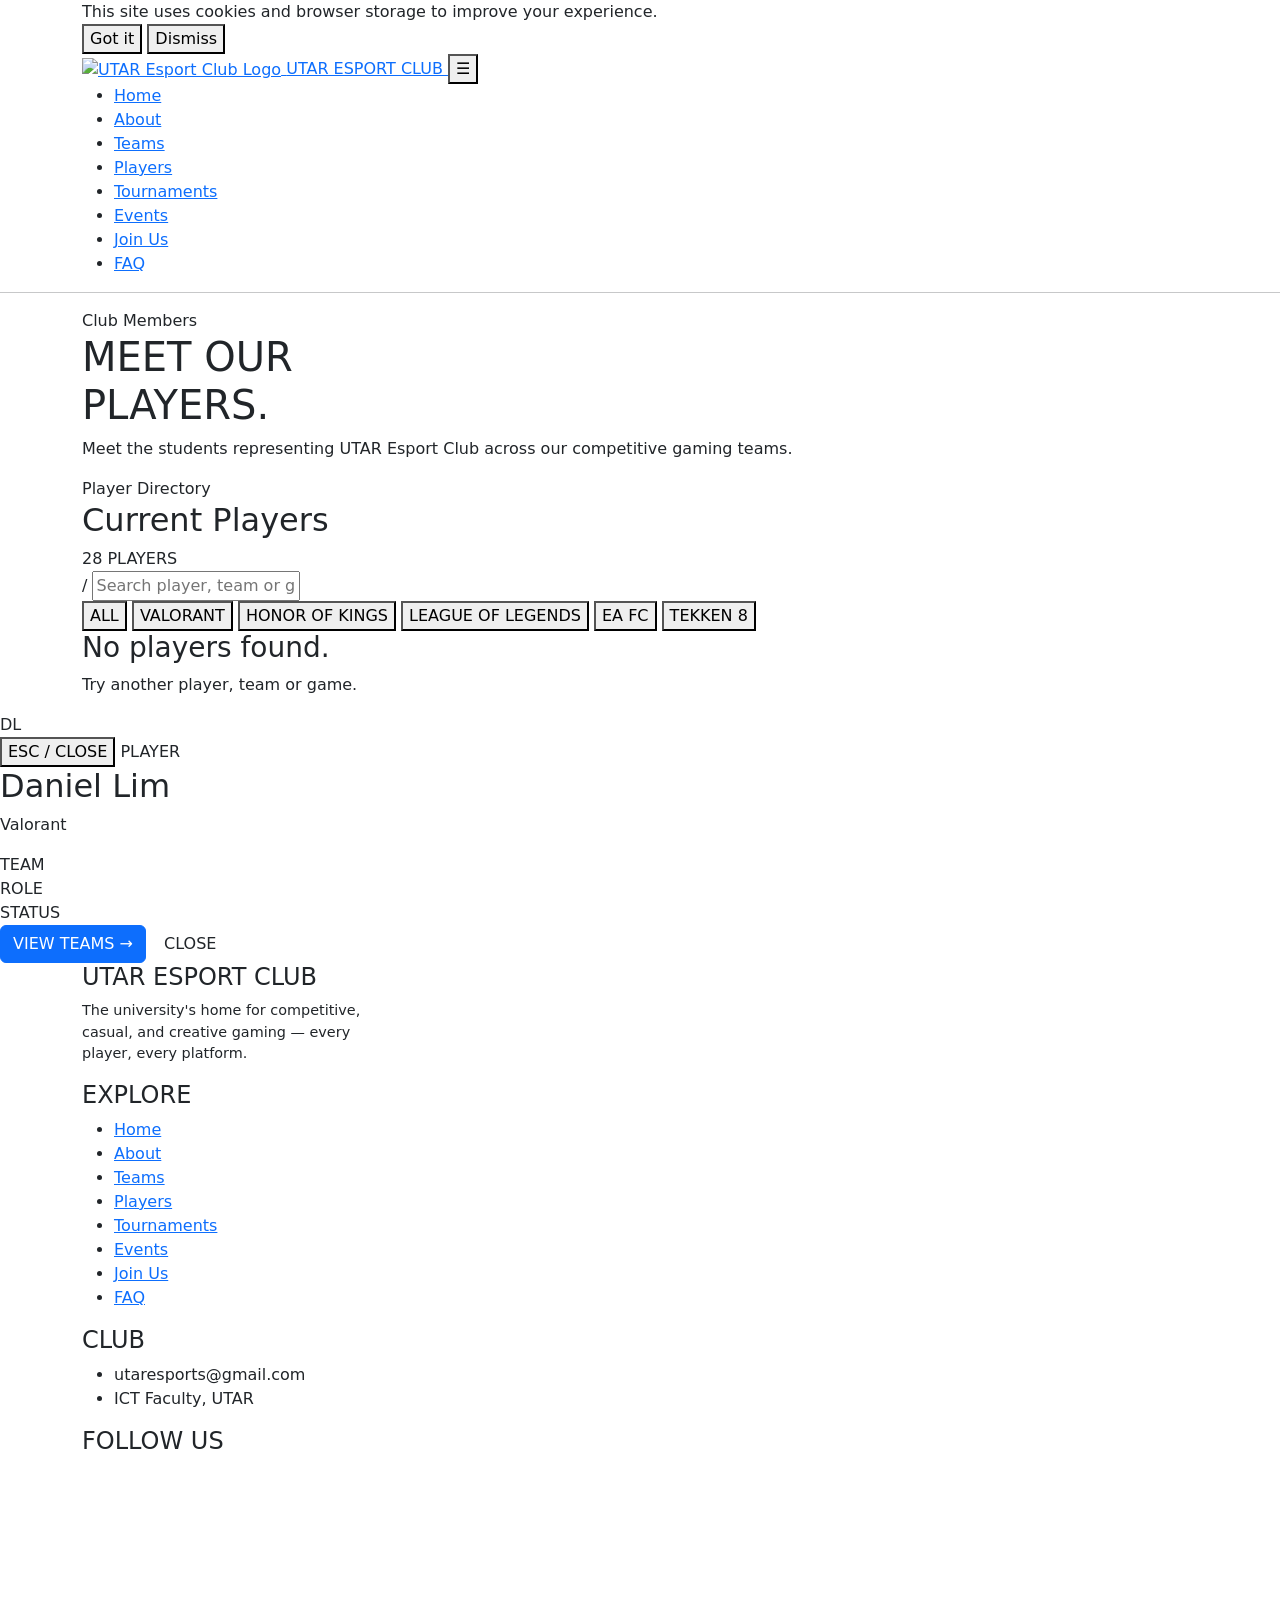
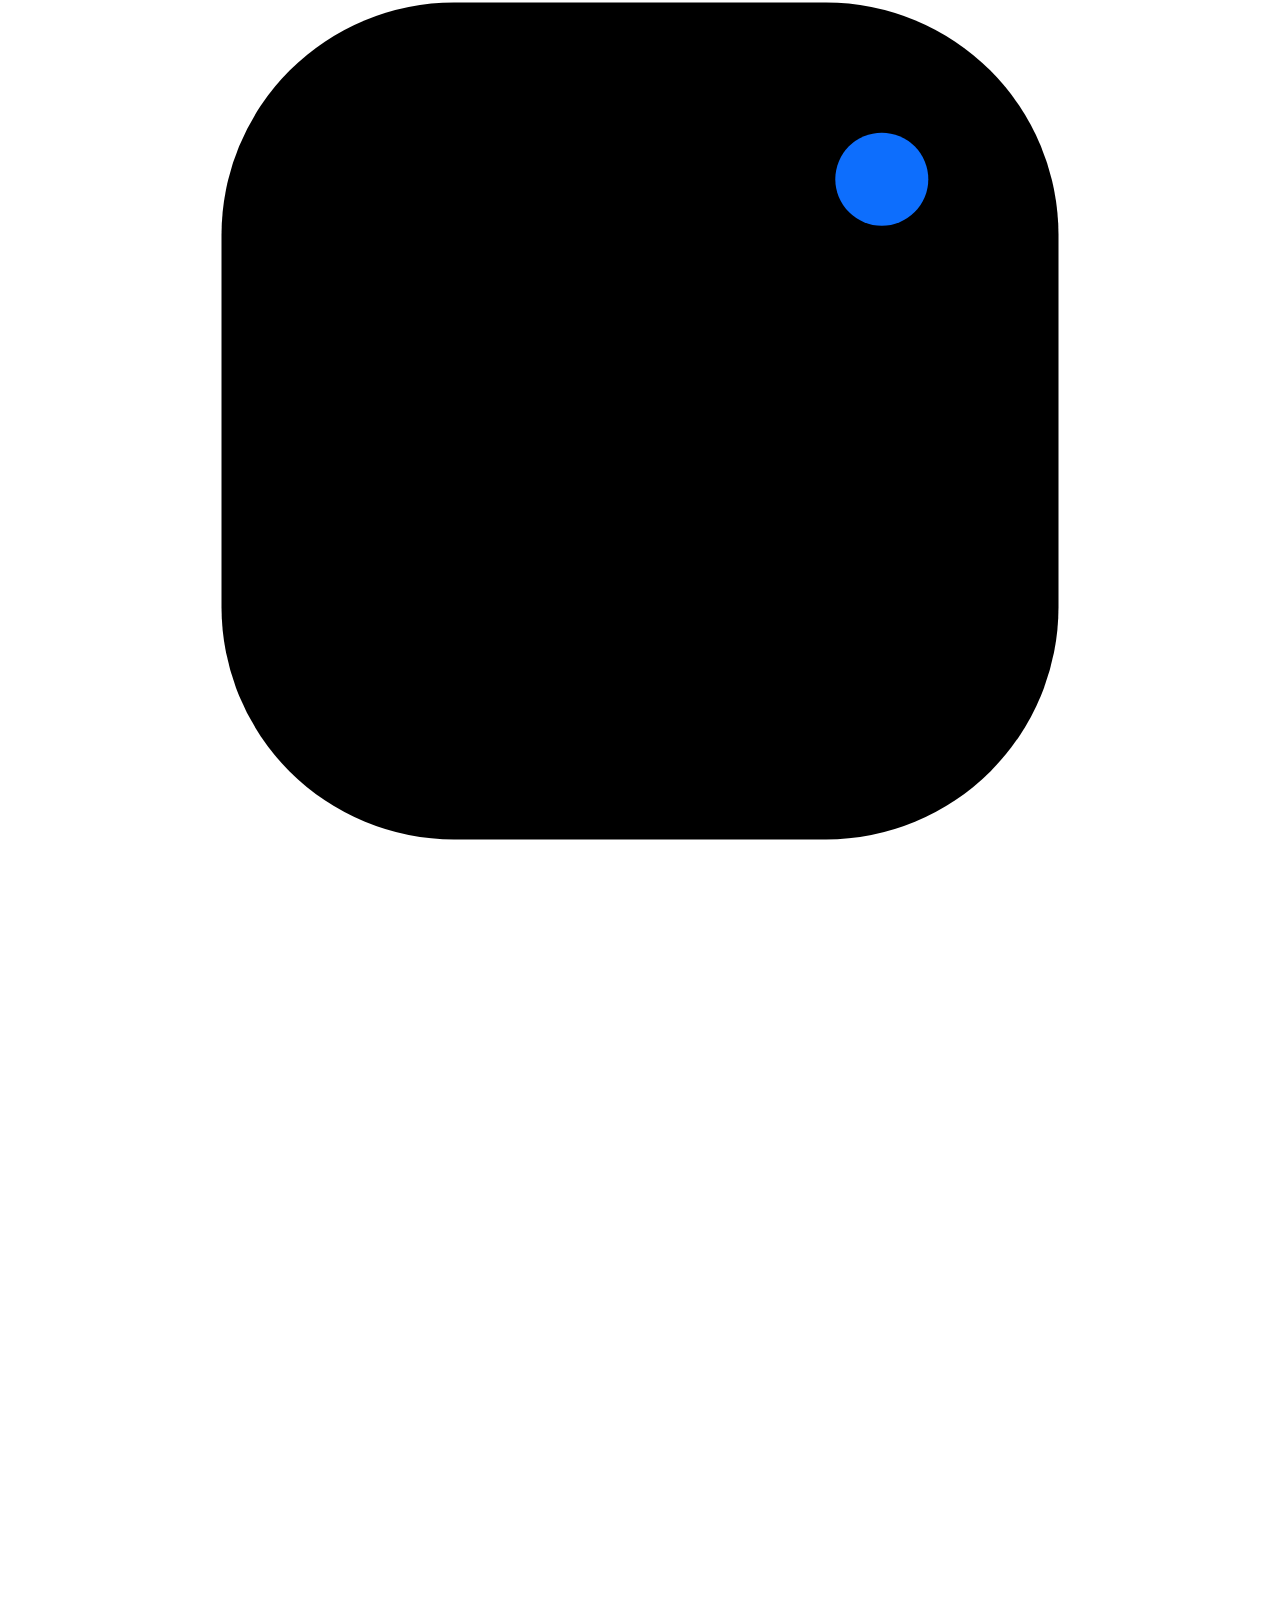
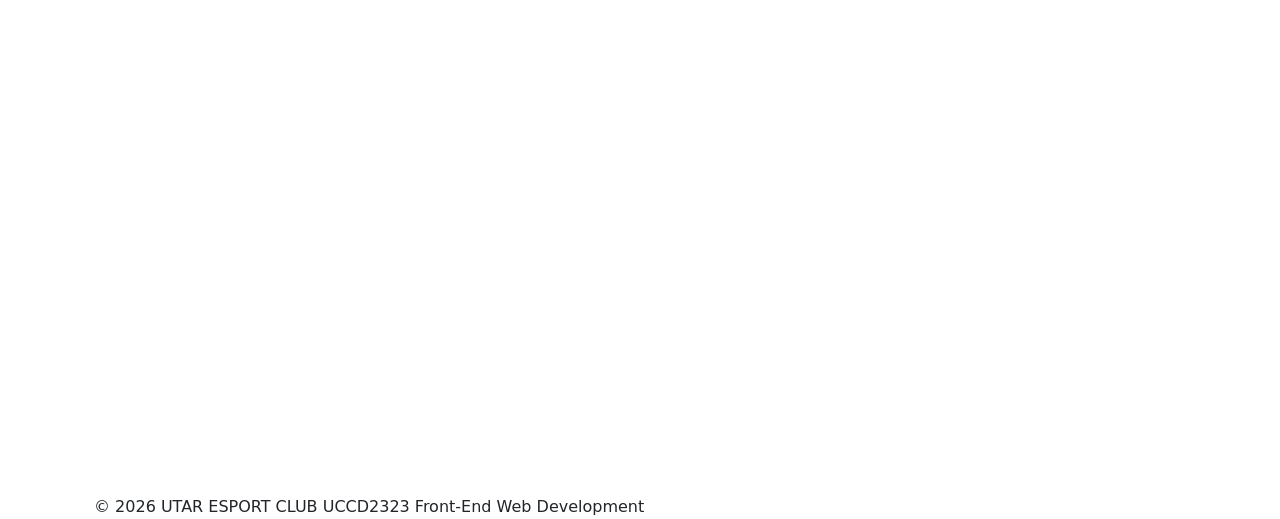
==== players.html @ 5593ca5e "Add files via upload" ====
<!DOCTYPE html>
<html lang="en">

<head>

    <meta charset="UTF-8">

    <meta
        name="viewport"
        content="width=device-width, initial-scale=1.0">

    <meta
        name="description"
        content="Players representing UTAR Esport Club.">

    <!-- Favicon -->

<link
    rel="icon"
    href="assets/favicon.ico"
    sizes="any">

<link
    rel="icon"
    type="image/png"
    sizes="16x16"
    href="assets/favicon-16.png">

<link
    rel="icon"
    type="image/png"
    sizes="32x32"
    href="assets/favicon-32.png">

<link
    rel="icon"
    type="image/png"
    sizes="512x512"
    href="assets/favicon-512.png">

<link
    rel="apple-touch-icon"
    sizes="180x180"
    href="assets/apple-touch-icon.png">

    <title>Players — UTAR Esport Club</title>


    <link
        href="https://cdn.jsdelivr.net/npm/bootstrap@5.3.3/dist/css/bootstrap.min.css"
        rel="stylesheet">


    <link
        rel="stylesheet"
        href="css/style.css">


    <link
        rel="stylesheet"
        href="css/players.css">

</head>


<body>


<!-- COOKIE -->

<div
    class="topbar"
    id="cookieNotice">

    <div class="container-xl">

        <span>
            This site uses cookies and browser storage
            to improve your experience.
        </span>

        <div class="cookie-buttons">

            <button id="cookieAccept">
                Got it
            </button>

            <button id="cookieDismiss">
                Dismiss
            </button>

        </div>

    </div>

</div>


<!-- NAV -->

<header class="site-header">

    <div class="container-xl nav-row">


        <a
            href="index.html"
            class="brand">

            <img
                src="assets/logo.png"
                alt="UTAR Esport Club Logo"
                class="club-logo">

            <span>
                UTAR ESPORT CLUB
            </span>

        </a>


        <span
            class="welcome-pill"
            id="welcomePill">
        </span>


        <button
            class="nav-toggle"
            aria-label="Toggle navigation"
            aria-expanded="false">

            ☰

        </button>


        <ul class="nav-links">

            <li>
                <a href="index.html">
                    Home
                </a>
            </li>

            <li>
                <a href="about.html">
                    About
                </a>
            </li>

            <li>
                <a href="teams.html">
                    Teams
                </a>
            </li>

            <li>
                <a
                    href="players.html"
                    class="active">

                    Players

                </a>
            </li>

            <li>
                <a href="tournaments.html">
                    Tournaments
                </a>
            </li>

            <li>
                <a href="events.html">
                    Events
                </a>
            </li>

            <li>
                <a href="join-us.html">
                    Join Us
                </a>
            </li>

            <li>
                <a href="faq.html">
                    FAQ
                </a>
            </li>

        </ul>

    </div>

</header>


<hr class="split-rule">


<!-- HERO -->

<section class="hero players-hero">

    <div class="container-xl hero-inner">

        <span class="eyebrow">
            Club Members
        </span>


        <h1>

            MEET OUR

            <br>

            <span class="accent">
                PLAYERS.
            </span>

        </h1>


        <p class="lede">

            Meet the students representing UTAR Esport Club
            across our competitive gaming teams.

        </p>

    </div>

</section>


<!-- PLAYERS -->

<section>

    <div class="container-xl">


        <div class="section-head">

            <div>

                <span class="eyebrow">
                    Player Directory
                </span>

                <h2>
                    Current Players
                </h2>

            </div>


            <span
                class="player-count"
                id="playerCount">

                28 PLAYERS

            </span>

        </div>


        <!-- SEARCH -->

        <div class="player-search">

            <span>
                /
            </span>

            <input
                type="text"
                id="playerSearch"
                placeholder="Search player, team or game...">

        </div>


        <!-- FILTER -->

        <div class="filter-row">


            <button
                class="chip player-game-chip is-active"
                data-game="all">

                ALL

            </button>


            <button
                class="chip player-game-chip"
                data-game="Valorant">

                VALORANT

            </button>


            <button
                class="chip player-game-chip"
                data-game="Honor of Kings">

                HONOR OF KINGS

            </button>


            <button
                class="chip player-game-chip"
                data-game="League of Legends">

                LEAGUE OF LEGENDS

            </button>


            <button
                class="chip player-game-chip"
                data-game="EA FC">

                EA FC

            </button>


            <button
                class="chip player-game-chip"
                data-game="Tekken 8">

                TEKKEN 8

            </button>

        </div>


        <!-- GRID -->

        <div
            class="players-grid"
            id="playersGrid">
        </div>


        <div
            class="players-empty"
            id="playersEmpty">

            <h3>
                No players found.
            </h3>

            <p>
                Try another player, team or game.
            </p>

        </div>

    </div>

</section>


<!-- PLAYER MODAL -->

<div
    class="player-modal-backdrop"
    id="playerModal">


    <div class="player-modal">


        <div class="player-modal-art">

            <div
                id="modalPlayerAvatar"
                class="modal-player-avatar">

                DL

            </div>

        </div>


        <div class="player-modal-content">


            <button
                id="playerModalClose"
                class="modal-close">

                ESC / CLOSE

            </button>


            <span
                class="eyebrow"
                id="modalPlayerType">

                PLAYER

            </span>


            <h2
                id="modalPlayerName">

                Daniel Lim

            </h2>


            <p
                class="modal-player-game"
                id="modalPlayerGame">

                Valorant

            </p>


            <p
                id="modalPlayerDescription">
            </p>


            <div class="modal-info-grid">


                <div>

                    <span>
                        TEAM
                    </span>

                    <strong
                        id="modalPlayerTeam">
                    </strong>

                </div>


                <div>

                    <span>
                        ROLE
                    </span>

                    <strong
                        id="modalPlayerRole">
                    </strong>

                </div>


                <div>

                    <span>
                        STATUS
                    </span>

                    <strong
                        id="modalPlayerStatus">
                    </strong>

                </div>

            </div>


            <div class="modal-actions">


                <a
                    href="teams.html"
                    class="btn btn-primary">

                    VIEW TEAMS →

                </a>


                <button
                    id="playerModalCloseButton"
                    class="btn btn-outline">

                    CLOSE

                </button>

            </div>

        </div>

    </div>

</div>


<!-- FOOTER -->

<!-- =====================================================
     FOOTER
===================================================== -->

<!-- =====================================================
     FOOTER
===================================================== -->

<footer class="footer">

    <div class="container-xl footer-grid">


        <!-- =================================================
             CLUB
        ================================================== -->

        <div>

            <h4>
                UTAR ESPORT CLUB
            </h4>

            <p
                style="
                    color:var(--text-lo);
                    max-width:34ch;
                    font-size:0.9rem;
                ">

                The university's home for competitive,
                casual, and creative gaming —
                every player, every platform.

            </p>

        </div>



        <!-- =================================================
             EXPLORE
        ================================================== -->

        <div>

            <h4>
                EXPLORE
            </h4>

            <ul>

                <li>
                    <a href="index.html">
                        Home
                    </a>
                </li>

                <li>
                    <a href="about.html">
                        About
                    </a>
                </li>

                <li>
                    <a href="teams.html">
                        Teams
                    </a>
                </li>

                <li>
                    <a href="players.html">
                        Players
                    </a>
                </li>

                <li>
                    <a href="tournaments.html">
                        Tournaments
                    </a>
                </li>

                <li>
                    <a href="events.html">
                        Events
                    </a>
                </li>

                <li>
                    <a href="join-us.html">
                        Join Us
                    </a>
                </li>

                <li>
                    <a href="faq.html">
                        FAQ
                    </a>
                </li>

            </ul>

        </div>



        <!-- =================================================
             CLUB CONTACT
        ================================================== -->

        <div>

            <h4>
                CLUB
            </h4>

            <ul>

                <li>
                    utaresports@gmail.com
                </li>

                <li>
                    ICT Faculty, UTAR
                </li>

            </ul>

        </div>



        <!-- =================================================
             FOLLOW US
        ================================================== -->

<div>

    <h4>
        FOLLOW US
    </h4>


    <div class="social-row">


        <!-- Instagram -->

        <a
            class="social-icon"
            href="https://www.instagram.com/utar.esports/"
            target="_blank"
            rel="noopener noreferrer"
            title="Instagram"
            aria-label="Instagram">

            <svg
                viewBox="0 0 24 24"
                stroke-width="1.6">

                <rect
                    x="3"
                    y="3"
                    width="18"
                    height="18"
                    rx="5">
                </rect>

                <circle
                    cx="12"
                    cy="12"
                    r="4">
                </circle>

                <circle
                    cx="17.2"
                    cy="6.8"
                    r="1"
                    fill="currentColor"
                    stroke="none">
                </circle>

            </svg>

        </a>



        <!-- X / Twitter -->

        <a
            class="social-icon"
            href="https://x.com/utaresports"
            target="_blank"
            rel="noopener noreferrer"
            title="X"
            aria-label="X">

            <svg
                viewBox="0 0 24 24"
                stroke-width="1.6">

                <path
                    d="m4 4 16 16M20 4 4 20">
                </path>

            </svg>

        </a>


    </div>

</div>


    



    <!-- =====================================================
         FOOTER BOTTOM
    ====================================================== -->

    <div class="container-xl bottom">


        <span>

            © 2026 UTAR ESPORT CLUB

        </span>


        <span>

            UCCD2323 Front-End Web Development

        </span>


    </div>


</footer>

<script
    src="https://cdn.jsdelivr.net/npm/bootstrap@5.3.3/dist/js/bootstrap.bundle.min.js">
</script>


<script
    src="https://code.jquery.com/jquery-3.7.1.min.js">
</script>


<script src="js/players.js"></script>


</body>

</html>
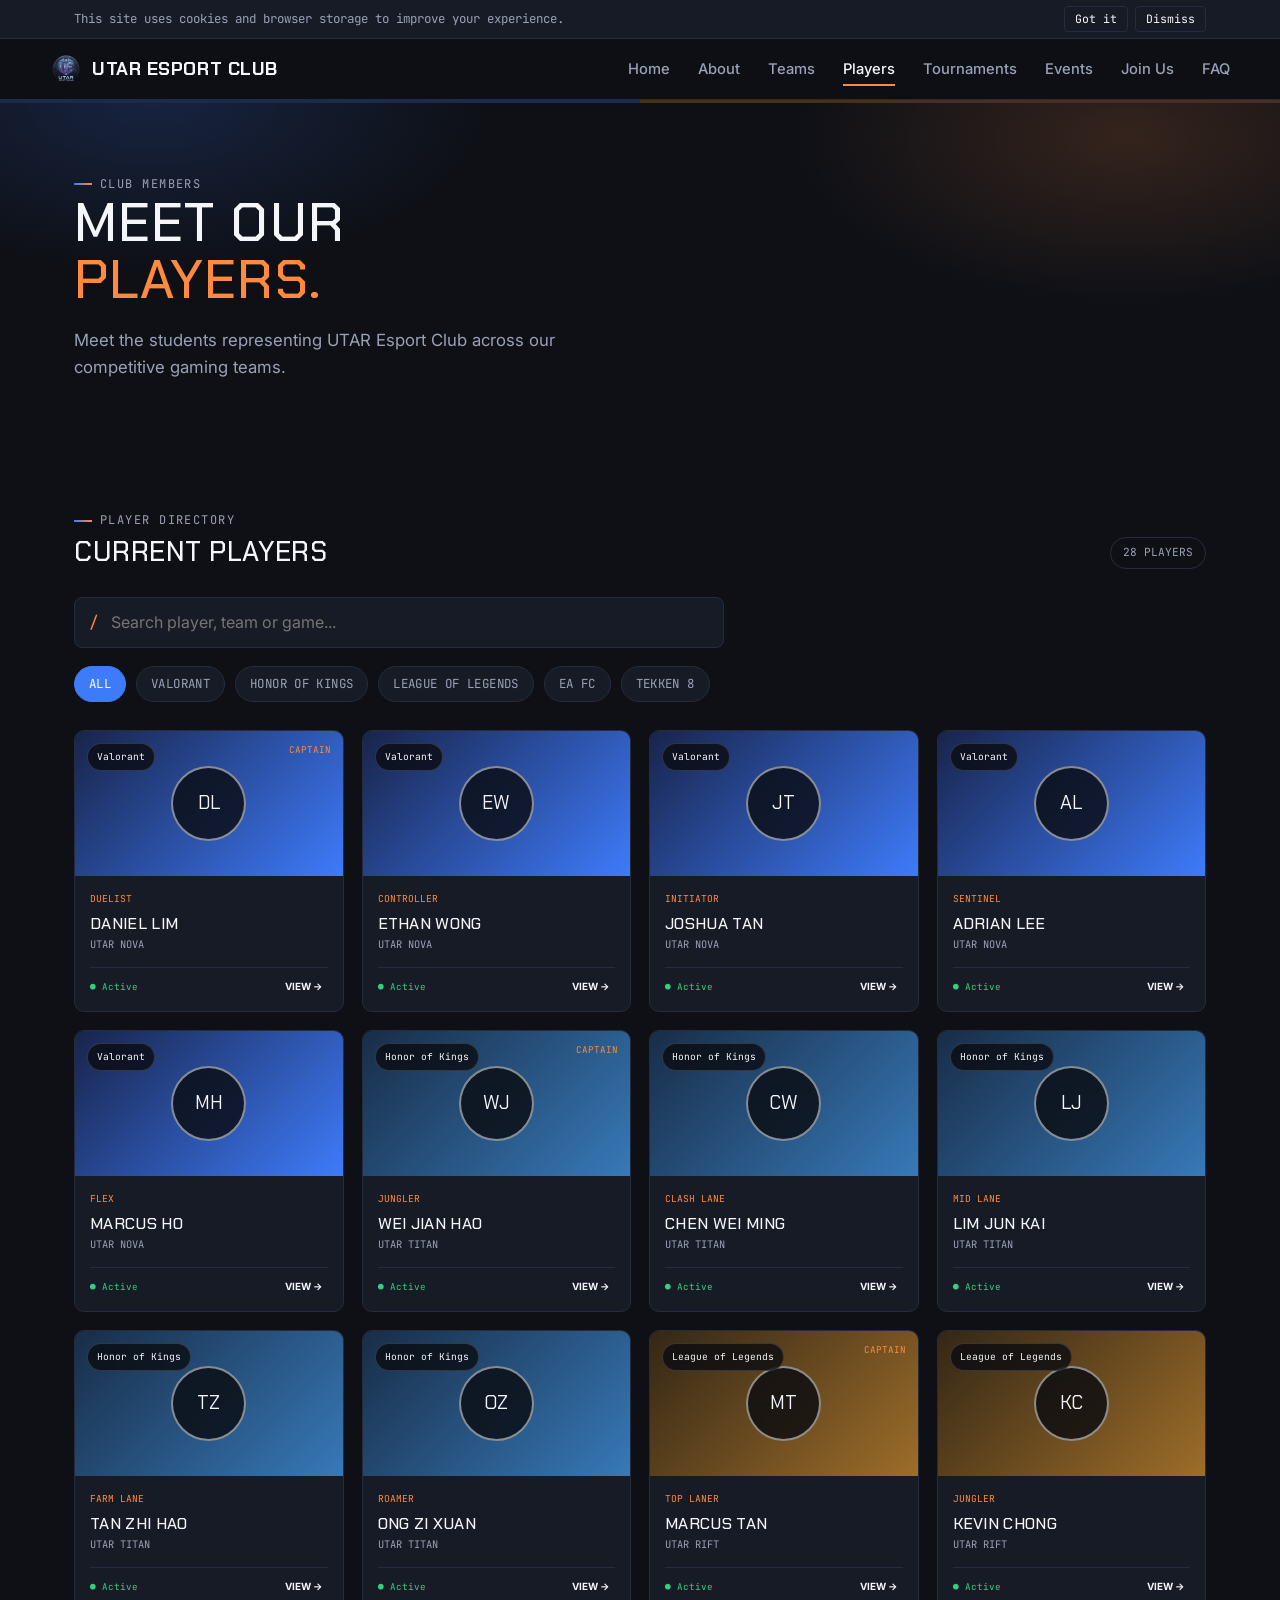
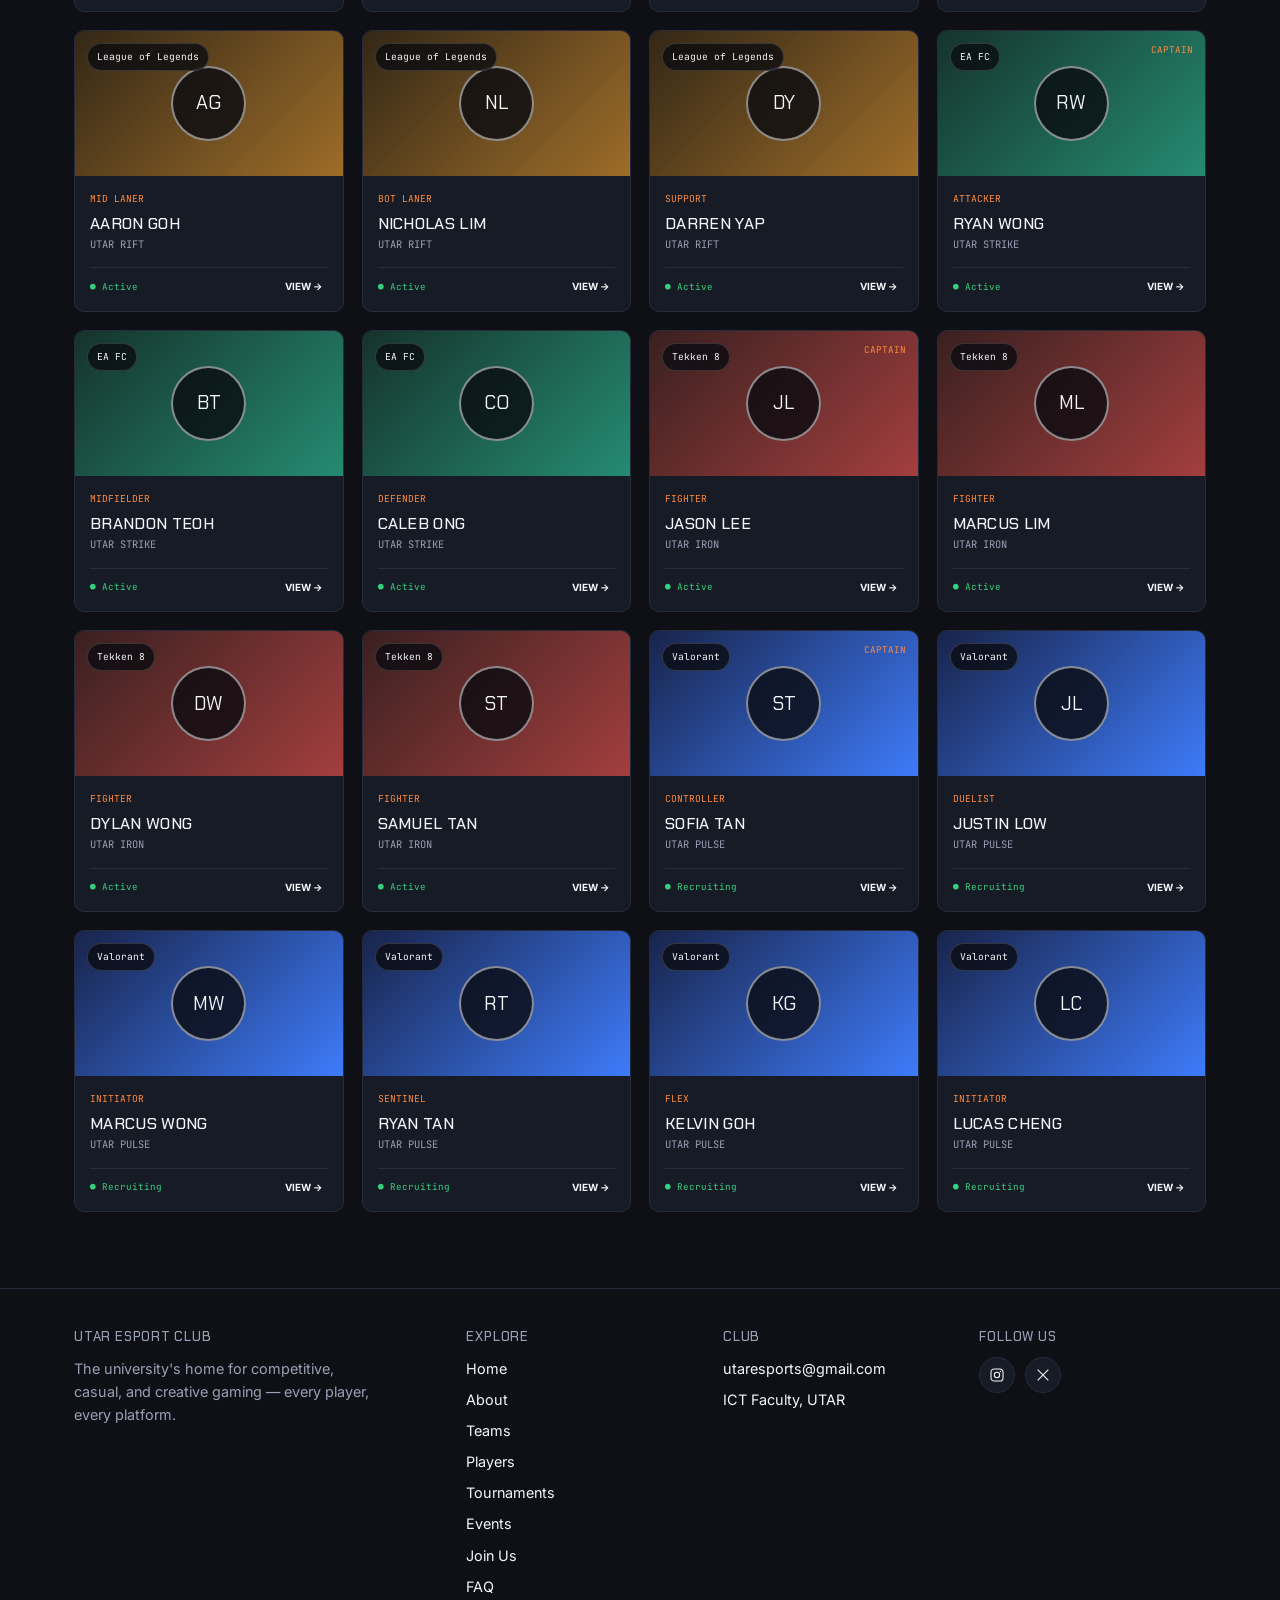
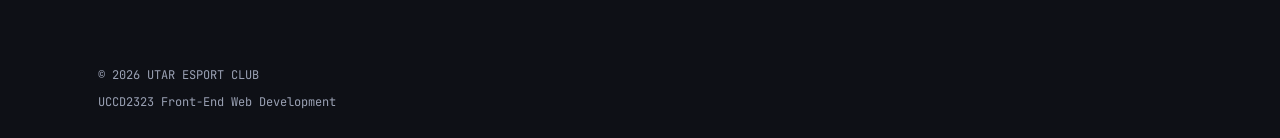
==== commit 50ee777a: "Update players.html" ====
--- a/players.html
+++ b/players.html
@@ -768,10 +768,11 @@
     src="https://code.jquery.com/jquery-3.7.1.min.js">
 </script>
 
-
+<script src="js/script.js"></script>
+    
 <script src="js/players.js"></script>
 
 
 </body>
 
-</html>+</html>
--- a/css/style.css
+++ b/css/style.css
@@ -0,0 +1,1269 @@
+/* =========================================================
+   NEXUS ARENA — E-Sports Club
+   Design tokens: "scoreboard split" system
+   ========================================================= */
+
+@import url('https://fonts.googleapis.com/css2?family=Chakra+Petch:wght@500;600;700&family=Inter:wght@400;500;600&family=JetBrains+Mono:wght@400;600&display=swap');
+
+:root {
+  --ink-900: #0e1016;
+  --ink-800: #171b26;
+  --ink-750: #1d2233;
+  --ink-700: #262c3d;
+  --blue: #3e7bfa;
+  --blue-dim: #2a4d99;
+  --amber: #ff8a3d;
+  --amber-dim: #a35a28;
+  --green: #35d07f;
+  --text-hi: #f5f6fa;
+  --text-lo: #9aa1b4;
+  --radius: 10px;
+  --font-display: 'Chakra Petch', sans-serif;
+  --font-body: 'Inter', sans-serif;
+  --font-mono: 'JetBrains Mono', monospace;
+}
+
+* {
+  box-sizing: border-box;
+}
+
+html {
+  scroll-behavior: smooth;
+}
+
+body {
+  margin: 0;
+  background: var(--ink-900);
+  color: var(--text-hi);
+  font-family: var(--font-body);
+  line-height: 1.6;
+  -webkit-font-smoothing: antialiased;
+}
+
+img {
+  max-width: 100%;
+  display: block;
+}
+
+a {
+  color: inherit;
+  text-decoration: none;
+}
+
+h1,
+h2,
+h3,
+h4 {
+  font-family: var(--font-display);
+  text-transform: uppercase;
+  letter-spacing: 0.02em;
+  margin: 0 0 0.5em;
+}
+
+.mono {
+  font-family: var(--font-mono);
+}
+
+.container-xl {
+  width: 100%;
+  max-width: 1180px;
+  margin: 0 auto;
+  padding: 0 24px;
+}
+
+/* Focus visibility */
+
+a:focus-visible,
+button:focus-visible,
+input:focus-visible,
+select:focus-visible,
+textarea:focus-visible {
+  outline: 2px solid var(--amber);
+  outline-offset: 3px;
+}
+
+
+/* ---------- Split-side signature motif ---------- */
+
+.split-rule {
+  height: 3px;
+  width: 100%;
+  background: linear-gradient(
+    90deg,
+    var(--blue) 0 50%,
+    var(--amber) 50% 100%
+  );
+  border: 0;
+  margin: 0;
+}
+
+.eyebrow {
+  display: inline-flex;
+  align-items: center;
+  gap: 8px;
+  font-family: var(--font-mono);
+  font-size: 0.75rem;
+  letter-spacing: 0.12em;
+  text-transform: uppercase;
+  color: var(--text-lo);
+}
+
+.eyebrow::before {
+  content: "";
+  width: 18px;
+  height: 2px;
+  background: linear-gradient(
+    90deg,
+    var(--blue),
+    var(--amber)
+  );
+}
+
+
+/* ---------- Top bar / cookie notice ---------- */
+
+.topbar {
+  background: var(--ink-800);
+  border-bottom: 1px solid var(--ink-700);
+  font-family: var(--font-mono);
+  font-size: 0.78rem;
+  color: var(--text-lo);
+  padding: 6px 0;
+  display: none;
+}
+
+.topbar.is-visible {
+  display: block;
+}
+
+.topbar .container-xl {
+  display: flex;
+  justify-content: space-between;
+  align-items: center;
+  gap: 12px;
+  flex-wrap: wrap;
+}
+
+.topbar button {
+  background: none;
+  border: 1px solid var(--ink-700);
+  color: var(--text-hi);
+  font-family: var(--font-mono);
+  font-size: 0.72rem;
+  padding: 3px 10px;
+  border-radius: 4px;
+  cursor: pointer;
+}
+
+.topbar button:hover {
+  border-color: var(--amber);
+  color: var(--amber);
+}
+
+
+/* ---------- Nav ---------- */
+
+header.site-header {
+  position: sticky;
+  top: 0;
+  z-index: 40;
+  background: rgba(14,16,22,0.92);
+  backdrop-filter: blur(8px);
+  border-bottom: 1px solid var(--ink-700);
+}
+
+.nav-row {
+  display: flex;
+  align-items: center;
+  justify-content: space-between;
+  padding: 14px 0;
+}
+
+.brand {
+  display: flex;
+  align-items: center;
+  gap: 10px;
+  font-family: var(--font-display);
+  font-weight: 700;
+  font-size: 1.15rem;
+  letter-spacing: 0.03em;
+}
+
+.brand-mark {
+  width: 32px;
+  height: 32px;
+  border-radius: 6px;
+  background: linear-gradient(
+    135deg,
+    var(--blue),
+    var(--amber)
+  );
+  display: flex;
+  align-items: center;
+  justify-content: center;
+  font-size: 0.85rem;
+  color: var(--ink-900);
+  font-weight: 700;
+}
+
+
+/* =========================================================
+   LOGO FIX
+   ONLY affects the logo in the navigation bar
+========================================================= */
+
+.brand-logo,
+.club-logo {
+  width: 32px !important;
+  height: 32px !important;
+  max-width: 32px !important;
+  max-height: 32px !important;
+  object-fit: contain;
+  display: block;
+  flex-shrink: 0;
+}
+
+
+/* ---------- Navigation links ---------- */
+
+.nav-links {
+  display: flex;
+  gap: 28px;
+  list-style: none;
+  margin: 0;
+  padding: 0;
+  font-size: 0.92rem;
+  font-weight: 500;
+}
+
+.nav-links a {
+  color: var(--text-lo);
+  padding: 6px 0;
+  border-bottom: 2px solid transparent;
+  transition:
+    color .15s,
+    border-color .15s;
+}
+
+.nav-links a:hover,
+.nav-links a.active {
+  color: var(--text-hi);
+  border-color: var(--amber);
+}
+
+.nav-toggle {
+  display: none;
+  background: none;
+  border: 1px solid var(--ink-700);
+  border-radius: 6px;
+  color: var(--text-hi);
+  padding: 8px 10px;
+  cursor: pointer;
+}
+
+.welcome-pill {
+  font-family: var(--font-mono);
+  font-size: 0.75rem;
+  color: var(--green);
+  border: 1px solid var(--green);
+  border-radius: 20px;
+  padding: 4px 12px;
+  display: none;
+}
+
+.welcome-pill.is-visible {
+  display: inline-block;
+}
+
+@media (max-width: 860px) {
+
+  .nav-links {
+    position: absolute;
+    top: 100%;
+    left: 0;
+    right: 0;
+    background: var(--ink-800);
+    flex-direction: column;
+    gap: 0;
+    border-bottom: 1px solid var(--ink-700);
+    max-height: 0;
+    overflow: hidden;
+    transition: max-height .25s ease;
+  }
+
+  .nav-links.is-open {
+    max-height: 320px;
+  }
+
+  .nav-links li {
+    padding: 12px 24px;
+    border-top: 1px solid var(--ink-700);
+  }
+
+  .nav-toggle {
+    display: inline-block;
+  }
+
+}
+
+
+/* ---------- Hero ---------- */
+
+.hero {
+  padding: 64px 0 40px;
+  position: relative;
+  overflow: hidden;
+}
+
+.hero::before {
+  content: "";
+  position: absolute;
+  inset: 0;
+  background:
+    radial-gradient(
+      560px 280px at 12% 0%,
+      rgba(62,123,250,0.18),
+      transparent 60%
+    ),
+    radial-gradient(
+      560px 280px at 88% 10%,
+      rgba(255,138,61,0.16),
+      transparent 60%
+    );
+  pointer-events: none;
+}
+
+.hero-inner {
+  position: relative;
+  z-index: 1;
+}
+
+.hero h1 {
+  font-size: clamp(
+    2.1rem,
+    4.6vw,
+    3.4rem
+  );
+  line-height: 1.05;
+  max-width: 14ch;
+  margin-bottom: 0.35em;
+}
+
+.hero h1 .accent {
+  color: var(--amber);
+}
+
+.hero p.lede {
+  color: var(--text-lo);
+  max-width: 52ch;
+  font-size: 1.05rem;
+  margin-bottom: 1.6em;
+}
+
+
+/* ---------- Buttons ---------- */
+
+.btn {
+  display: inline-flex;
+  align-items: center;
+  gap: 8px;
+  font-family: var(--font-display);
+  font-weight: 600;
+  letter-spacing: 0.02em;
+  text-transform: uppercase;
+  font-size: 0.85rem;
+  padding: 12px 22px;
+  border-radius: 6px;
+  border: 1px solid transparent;
+  cursor: pointer;
+  transition:
+    transform .12s ease,
+    box-shadow .12s ease;
+}
+
+.btn:hover {
+  transform: translateY(-1px);
+}
+
+.btn-primary {
+  background: var(--blue);
+  color: #fff;
+  box-shadow:
+    0 6px 20px -8px
+    rgba(62,123,250,0.7);
+}
+
+.btn-primary:hover {
+  background: #5a8dfb;
+}
+
+.btn-outline {
+  background: transparent;
+  border-color: var(--ink-700);
+  color: var(--text-hi);
+}
+
+.btn-outline:hover {
+  border-color: var(--amber);
+  color: var(--amber);
+}
+
+.btn-ghost {
+  background: transparent;
+  border: none;
+  color: var(--text-lo);
+  text-decoration: underline;
+}
+
+
+/* ---------- Section shell ---------- */
+
+section {
+  padding: 56px 0;
+}
+
+.section-head {
+  display: flex;
+  align-items: flex-end;
+  justify-content: space-between;
+  gap: 20px;
+  margin-bottom: 28px;
+  flex-wrap: wrap;
+}
+
+.section-head h2 {
+  font-size: 1.7rem;
+  margin: 0.2em 0 0;
+}
+
+
+/* ---------- Filter chips ---------- */
+
+.filter-row {
+  display: flex;
+  gap: 10px;
+  flex-wrap: wrap;
+  margin-bottom: 28px;
+}
+
+.chip {
+  font-family: var(--font-mono);
+  font-size: 0.78rem;
+  letter-spacing: 0.03em;
+  padding: 7px 14px;
+  border-radius: 20px;
+  border: 1px solid var(--ink-700);
+  background: var(--ink-800);
+  color: var(--text-lo);
+  cursor: pointer;
+  transition: all .15s ease;
+}
+
+.chip:hover {
+  color: var(--text-hi);
+  border-color: var(--text-lo);
+}
+
+.chip.is-active {
+  background: var(--blue);
+  border-color: var(--blue);
+  color: #fff;
+}
+
+
+/* ---------- Gallery ticket cards ---------- */
+
+.gallery-grid {
+  display: grid;
+  grid-template-columns:
+    repeat(
+      auto-fill,
+      minmax(260px, 1fr)
+    );
+  gap: 22px;
+}
+
+.ticket {
+  background: var(--ink-800);
+  border: 1px solid var(--ink-700);
+  border-radius: var(--radius);
+  overflow: hidden;
+  cursor: pointer;
+  transition:
+    transform .15s ease,
+    border-color .15s ease;
+  display: flex;
+  flex-direction: column;
+}
+
+.ticket:hover {
+  transform: translateY(-4px);
+  border-color: var(--blue);
+}
+
+.ticket-art {
+  height: 150px;
+  position: relative;
+  display: flex;
+  align-items: center;
+  justify-content: center;
+}
+
+.ticket-art svg {
+  width: 56px;
+  height: 56px;
+  opacity: 0.9;
+}
+
+.ticket-tag {
+  position: absolute;
+  top: 10px;
+  left: 10px;
+  font-family: var(--font-mono);
+  font-size: 0.68rem;
+  letter-spacing: 0.05em;
+  background: rgba(14,16,22,0.55);
+  border: 1px solid rgba(
+    255,
+    255,
+    255,
+    0.15
+  );
+  padding: 3px 9px;
+  border-radius: 20px;
+  text-transform: uppercase;
+}
+
+.ticket-stub {
+  border-top: 1px dashed var(--ink-700);
+  padding: 14px 16px 16px;
+  position: relative;
+}
+
+.ticket-stub::before,
+.ticket-stub::after {
+  content: "";
+  position: absolute;
+  top: -8px;
+  width: 16px;
+  height: 16px;
+  background: var(--ink-900);
+  border-radius: 50%;
+}
+
+.ticket-stub::before {
+  left: -8px;
+}
+
+.ticket-stub::after {
+  right: -8px;
+}
+
+.ticket-stub h3 {
+  font-size: 1rem;
+  margin-bottom: 2px;
+}
+
+.ticket-stub .meta {
+  font-family: var(--font-mono);
+  font-size: 0.74rem;
+  color: var(--text-lo);
+}
+
+
+/* ---------- Recently viewed strip ---------- */
+
+.recent-strip {
+  border: 1px dashed var(--ink-700);
+  border-radius: var(--radius);
+  padding: 14px 18px;
+  margin-bottom: 30px;
+  display: none;
+  align-items: center;
+  gap: 14px;
+  flex-wrap: wrap;
+  font-family: var(--font-mono);
+  font-size: 0.8rem;
+  color: var(--text-lo);
+}
+
+.recent-strip.is-visible {
+  display: flex;
+}
+
+.recent-strip strong {
+  color: var(--text-hi);
+}
+
+.recent-tags {
+  display: flex;
+  gap: 8px;
+  flex-wrap: wrap;
+}
+
+.recent-tags span {
+  background: var(--ink-800);
+  border: 1px solid var(--ink-700);
+  padding: 3px 10px;
+  border-radius: 20px;
+}
+
+
+/* ---------- Lightbox modal ---------- */
+
+.lightbox-backdrop {
+  position: fixed;
+  inset: 0;
+  background: rgba(
+    6,
+    7,
+    10,
+    0.82
+  );
+  display: none;
+  align-items: center;
+  justify-content: center;
+  z-index: 100;
+  padding: 24px;
+}
+
+.lightbox-backdrop.is-open {
+  display: flex;
+}
+
+.lightbox-card {
+  background: var(--ink-800);
+  border: 1px solid var(--ink-700);
+  border-radius: var(--radius);
+  max-width: 560px;
+  width: 100%;
+  overflow: hidden;
+}
+
+.lightbox-art {
+  height: 220px;
+  display: flex;
+  align-items: center;
+  justify-content: center;
+}
+
+.lightbox-art svg {
+  width: 90px;
+  height: 90px;
+}
+
+.lightbox-body {
+  padding: 20px 22px 24px;
+}
+
+.lightbox-body .meta {
+  font-family: var(--font-mono);
+  font-size: 0.78rem;
+  color: var(--text-lo);
+  margin-bottom: 6px;
+}
+
+.lightbox-body p {
+  color: var(--text-lo);
+  margin: 10px 0 0;
+  font-size: 0.92rem;
+}
+
+.lightbox-close {
+  float: right;
+  background: none;
+  border: 1px solid var(--ink-700);
+  color: var(--text-hi);
+  border-radius: 6px;
+  padding: 4px 10px;
+  cursor: pointer;
+  font-family: var(--font-mono);
+}
+
+.lightbox-close:hover {
+  border-color: var(--amber);
+  color: var(--amber);
+}
+
+
+/* ---------- Division / lane cards ---------- */
+
+.lane-grid {
+  display: grid;
+  grid-template-columns:
+    repeat(
+      auto-fit,
+      minmax(240px, 1fr)
+    );
+  gap: 20px;
+}
+
+.lane-card {
+  background: var(--ink-800);
+  border: 2px solid var(--ink-700);
+  border-radius: var(--radius);
+  padding: 22px;
+  cursor: pointer;
+  transition:
+    border-color .15s,
+    background .15s;
+  position: relative;
+}
+
+.lane-card:hover {
+  border-color: var(--text-lo);
+}
+
+.lane-card.is-selected {
+  border-color: var(--blue);
+  background: var(--ink-750);
+}
+
+.lane-card.is-selected::after {
+  content: "SELECTED";
+  position: absolute;
+  top: 14px;
+  right: 14px;
+  font-family: var(--font-mono);
+  font-size: 0.65rem;
+  color: var(--blue);
+  letter-spacing: 0.05em;
+}
+
+.lane-card h3 {
+  font-size: 1.05rem;
+  margin-bottom: 6px;
+}
+
+.lane-card p {
+  color: var(--text-lo);
+  font-size: 0.88rem;
+  margin: 0;
+}
+
+.lane-card .lane-icon {
+  width: 30px;
+  height: 30px;
+  margin-bottom: 14px;
+}
+
+
+/* ---------- Stepper ---------- */
+
+.stepper {
+  display: flex;
+  gap: 8px;
+  margin-bottom: 30px;
+}
+
+.stepper .dot {
+  flex: 1;
+  height: 4px;
+  background: var(--ink-700);
+  border-radius: 2px;
+  overflow: hidden;
+}
+
+.stepper .dot span {
+  display: block;
+  height: 100%;
+  width: 0;
+  background: var(--blue);
+  transition: width .2s ease;
+}
+
+.stepper .dot.is-done span,
+.stepper .dot.is-active span {
+  width: 100%;
+}
+
+.stepper .dot.is-active span {
+  background: var(--amber);
+}
+
+
+/* ---------- Form ---------- */
+
+.form-panel {
+  background: var(--ink-800);
+  border: 1px solid var(--ink-700);
+  border-radius: var(--radius);
+  padding: 28px;
+  max-width: 640px;
+}
+
+.form-panel h3 {
+  font-size: 1.15rem;
+  margin-bottom: 4px;
+}
+
+.form-panel .step-hint {
+  color: var(--text-lo);
+  font-size: 0.86rem;
+  margin-bottom: 22px;
+}
+
+.field {
+  margin-bottom: 18px;
+}
+
+.field label {
+  display: block;
+  font-family: var(--font-mono);
+  font-size: 0.76rem;
+  letter-spacing: 0.03em;
+  text-transform: uppercase;
+  color: var(--text-lo);
+  margin-bottom: 6px;
+}
+
+.field input,
+.field select,
+.field textarea {
+  width: 100%;
+  background: var(--ink-900);
+  border: 1px solid var(--ink-700);
+  border-radius: 6px;
+  color: var(--text-hi);
+  font-family: var(--font-body);
+  font-size: 0.94rem;
+  padding: 11px 13px;
+}
+
+.field input:focus,
+.field select:focus,
+.field textarea:focus {
+  border-color: var(--blue);
+}
+
+.field-row {
+  display: grid;
+  grid-template-columns: 1fr 1fr;
+  gap: 14px;
+}
+
+@media (max-width: 560px) {
+  .field-row {
+    grid-template-columns: 1fr;
+  }
+}
+
+.field .hint {
+  font-size: 0.78rem;
+  color: var(--text-lo);
+  margin-top: 5px;
+}
+
+.field .error {
+  font-size: 0.78rem;
+  color: var(--amber);
+  margin-top: 5px;
+  display: none;
+}
+
+.field.has-error input,
+.field.has-error select {
+  border-color: var(--amber);
+}
+
+.field.has-error .error {
+  display: block;
+}
+
+.check-row {
+  display: flex;
+  align-items: flex-start;
+  gap: 10px;
+  font-size: 0.85rem;
+  color: var(--text-lo);
+}
+
+.check-row input {
+  width: auto;
+  margin-top: 3px;
+}
+
+.form-actions {
+  display: flex;
+  justify-content: space-between;
+  margin-top: 24px;
+  gap: 10px;
+}
+
+
+/* ---------- Summary ---------- */
+
+.summary-list {
+  list-style: none;
+  margin: 0 0 20px;
+  padding: 0;
+  font-size: 0.92rem;
+}
+
+.summary-list li {
+  display: flex;
+  justify-content: space-between;
+  padding: 9px 0;
+  border-bottom: 1px solid var(--ink-700);
+}
+
+.summary-list li span:first-child {
+  color: var(--text-lo);
+  font-family: var(--font-mono);
+  font-size: 0.78rem;
+  text-transform: uppercase;
+}
+
+
+/* ---------- Confirmation ---------- */
+
+.confirm-box {
+  text-align: center;
+  padding: 20px 0;
+}
+
+.confirm-box .check-badge {
+  width: 56px;
+  height: 56px;
+  border-radius: 50%;
+  background: rgba(
+    53,
+    208,
+    127,
+    0.12
+  );
+  border: 1px solid var(--green);
+  display: flex;
+  align-items: center;
+  justify-content: center;
+  margin: 0 auto 16px;
+}
+
+.confirm-box .id-tag {
+  font-family: var(--font-mono);
+  color: var(--amber);
+  font-size: 1rem;
+  margin: 10px 0 4px;
+}
+
+
+/* ---------- Draft banner ---------- */
+
+.draft-banner {
+  display: none;
+  align-items: center;
+  justify-content: space-between;
+  gap: 12px;
+  flex-wrap: wrap;
+  background: var(--ink-750);
+  border: 1px solid var(--blue-dim);
+  border-radius: var(--radius);
+  padding: 12px 18px;
+  margin-bottom: 20px;
+  font-size: 0.86rem;
+  color: var(--text-lo);
+}
+
+.draft-banner.is-visible {
+  display: flex;
+}
+
+.draft-banner strong {
+  color: var(--text-hi);
+}
+
+
+/* ---------- Trivia widget ---------- */
+
+.trivia-card {
+  background: var(--ink-800);
+  border: 1px solid var(--ink-700);
+  border-radius: var(--radius);
+  padding: 24px 26px 22px;
+  max-width: 760px;
+  margin-bottom: 46px;
+}
+
+.trivia-head {
+  display: flex;
+  align-items: center;
+  justify-content: space-between;
+  gap: 12px;
+  margin-bottom: 10px;
+}
+
+.trivia-card h3 {
+  font-size: 1.1rem;
+  margin: 0 0 14px;
+}
+
+.trivia-question {
+  font-size: 1rem;
+  color: var(--text-hi);
+  min-height: 1.6em;
+  margin-bottom: 16px;
+}
+
+.trivia-options {
+  display: grid;
+  grid-template-columns: 1fr 1fr;
+  gap: 10px;
+  margin-bottom: 14px;
+}
+
+@media (max-width: 560px) {
+  .trivia-options {
+    grid-template-columns: 1fr;
+  }
+}
+
+.trivia-option {
+  text-align: left;
+  background: var(--ink-900);
+  border: 1px solid var(--ink-700);
+  border-radius: 8px;
+  color: var(--text-hi);
+  font-family: var(--font-body);
+  font-size: 0.9rem;
+  padding: 11px 14px;
+  cursor: pointer;
+  transition:
+    border-color .12s ease,
+    background .12s ease;
+}
+
+.trivia-option:hover:not(:disabled) {
+  border-color: var(--blue);
+}
+
+.trivia-option:disabled {
+  cursor: default;
+}
+
+.trivia-option.is-correct {
+  border-color: var(--green);
+  background: rgba(
+    53,
+    208,
+    127,
+    0.1
+  );
+}
+
+.trivia-option.is-wrong {
+  border-color: var(--amber);
+  background: rgba(
+    255,
+    138,
+    61,
+    0.1
+  );
+}
+
+.trivia-footer {
+  display: flex;
+  align-items: center;
+  justify-content: space-between;
+  gap: 12px;
+  flex-wrap: wrap;
+}
+
+.trivia-feedback {
+  font-family: var(--font-mono);
+  font-size: 0.82rem;
+  color: var(--text-lo);
+}
+
+
+/* ---------- FAQ accordion ---------- */
+
+.faq-group-title {
+  font-size: 0.8rem;
+  letter-spacing: 0.08em;
+  color: var(--amber);
+  margin: 28px 0 10px;
+  padding-top: 4px;
+}
+
+.faq-group-title:first-child {
+  margin-top: 0;
+}
+
+.faq-list {
+  display: flex;
+  flex-direction: column;
+  gap: 10px;
+  max-width: 760px;
+}
+
+.faq-item {
+  background: var(--ink-800);
+  border: 1px solid var(--ink-700);
+  border-radius: var(--radius);
+  overflow: hidden;
+}
+
+.faq-q {
+  width: 100%;
+  text-align: left;
+  background: none;
+  border: none;
+  cursor: pointer;
+  color: var(--text-hi);
+  font-family: var(--font-body);
+  font-weight: 600;
+  font-size: 0.98rem;
+  padding: 16px 18px;
+  display: flex;
+  align-items: center;
+  justify-content: space-between;
+  gap: 12px;
+}
+
+.faq-caret {
+  color: var(--amber);
+  font-family: var(--font-mono);
+  transition: transform .15s ease;
+}
+
+.faq-item.is-open .faq-caret {
+  transform: rotate(45deg);
+}
+
+.faq-a {
+  max-height: 0;
+  overflow: hidden;
+  transition: max-height .2s ease;
+}
+
+.faq-item.is-open .faq-a {
+  max-height: 220px;
+}
+
+.faq-a p {
+  margin: 0;
+  padding: 0 18px 18px;
+  color: var(--text-lo);
+  font-size: 0.92rem;
+}
+
+
+/* ---------- Social icons ---------- */
+
+.social-row {
+  display: flex;
+  gap: 10px;
+  margin-top: 4px;
+}
+
+.social-icon {
+  width: 36px;
+  height: 36px;
+  border-radius: 50%;
+  border: 1px solid var(--ink-700);
+  background: var(--ink-800);
+  display: flex;
+  align-items: center;
+  justify-content: center;
+  transition:
+    border-color .15s ease,
+    transform .15s ease;
+}
+
+.social-icon:hover {
+  border-color: var(--amber);
+  transform: translateY(-2px);
+}
+
+.social-icon svg {
+  width: 16px;
+  height: 16px;
+  stroke: var(--text-hi);
+  fill: none;
+}
+
+
+/* ---------- Footer ---------- */
+
+.footer {
+  border-top: 1px solid var(--ink-700);
+  padding: 40px 0 26px;
+  margin-top: 20px;
+}
+
+.footer-grid {
+  display: grid;
+  grid-template-columns:
+    1.6fr 1fr 1fr 1fr;
+  gap: 30px;
+}
+
+@media (max-width: 700px) {
+  .footer-grid {
+    grid-template-columns: 1fr;
+  }
+}
+
+.footer h4 {
+  font-size: 0.82rem;
+  color: var(--text-lo);
+  letter-spacing: 0.06em;
+  margin-bottom: 12px;
+}
+
+.footer ul {
+  list-style: none;
+  margin: 0;
+  padding: 0;
+}
+
+.footer li {
+  margin-bottom: 8px;
+  font-size: 0.9rem;
+}
+
+.footer .bottom {
+  margin-top: 30px;
+  font-family: var(--font-mono);
+  font-size: 0.75rem;
+  color: var(--text-lo);
+  display: flex;
+  justify-content: space-between;
+  flex-wrap: wrap;
+  gap: 8px;
+}
+
+
+/* ---------- Live badge ---------- */
+
+.badge-live {
+  display: inline-flex;
+  align-items: center;
+  gap: 6px;
+  font-family: var(--font-mono);
+  font-size: 0.7rem;
+  color: var(--green);
+  border: 1px solid var(--green);
+  border-radius: 20px;
+  padding: 3px 10px;
+}
+
+.badge-live::before {
+  content: "";
+  width: 6px;
+  height: 6px;
+  border-radius: 50%;
+  background: var(--green);
+}
+
+
+/* ---------- Reduced motion ---------- */
+
+@media (prefers-reduced-motion: reduce) {
+
+  * {
+    transition: none !important;
+    animation: none !important;
+  }
+
+}
--- a/css/players.css
+++ b/css/players.css
@@ -0,0 +1,934 @@
+/* =========================================================
+   PLAYERS PAGE
+========================================================= */
+
+.player-count {
+
+    color: var(--text-lo);
+
+    border:
+        1px solid var(--ink-700);
+
+    border-radius: 20px;
+
+    padding: 6px 12px;
+
+    font-family: var(--font-mono);
+
+    font-size: 0.7rem;
+
+}
+
+
+.player-search {
+
+    width: min(
+        650px,
+        100%
+    );
+
+    display: flex;
+
+    align-items: center;
+
+    gap: 10px;
+
+    background: var(--ink-800);
+
+    border:
+        1px solid var(--ink-700);
+
+    border-radius: 8px;
+
+    padding: 11px 14px;
+
+    margin-bottom: 18px;
+
+}
+
+
+.player-search span {
+
+    color: var(--amber);
+
+    font-family: var(--font-mono);
+
+}
+
+
+.player-search input {
+
+    width: 100%;
+
+    border: 0;
+
+    outline: 0;
+
+    background: transparent;
+
+    color: var(--text-hi);
+
+}
+
+
+.players-grid {
+
+    display: grid;
+
+    grid-template-columns:
+        repeat(
+            4,
+            minmax(0, 1fr)
+        );
+
+    gap: 18px;
+
+}
+
+
+.player-card {
+
+    background: var(--ink-800);
+
+    border:
+        1px solid var(--ink-700);
+
+    border-radius: 10px;
+
+    overflow: hidden;
+
+    cursor: pointer;
+
+    transition:
+        transform .15s ease,
+        border-color .15s ease;
+
+}
+
+
+.player-card:hover {
+
+    transform: translateY(-4px);
+
+    border-color: var(--blue);
+
+}
+
+
+.player-card-top {
+
+    height: 145px;
+
+    position: relative;
+
+    display: flex;
+
+    align-items: center;
+
+    justify-content: center;
+
+}
+
+
+.player-card[data-game="Valorant"]
+.player-card-top {
+
+    background:
+        linear-gradient(
+            135deg,
+            #18244b,
+            #3e7bfa
+        );
+
+}
+
+
+.player-card[data-game="Honor of Kings"]
+.player-card-top {
+
+    background:
+        linear-gradient(
+            135deg,
+            #182d48,
+            #3779b8
+        );
+
+}
+
+
+.player-card[data-game="League of Legends"]
+.player-card-top {
+
+    background:
+        linear-gradient(
+            135deg,
+            #332716,
+            #9e6d29
+        );
+
+}
+
+
+.player-card[data-game="EA FC"]
+.player-card-top {
+
+    background:
+        linear-gradient(
+            135deg,
+            #15332c,
+            #258b72
+        );
+
+}
+
+
+.player-card[data-game="Tekken 8"]
+.player-card-top {
+
+    background:
+        linear-gradient(
+            135deg,
+            #3a2020,
+            #a33e3e
+        );
+
+}
+
+
+.player-game-label {
+
+    position: absolute;
+
+    top: 12px;
+
+    left: 12px;
+
+    background:
+        rgba(
+            9,
+            11,
+            16,
+            .78
+        );
+
+    border:
+        1px solid
+        rgba(
+            255,
+            255,
+            255,
+            .15
+        );
+
+    border-radius: 20px;
+
+    padding: 5px 9px;
+
+    font-family: var(--font-mono);
+
+    font-size: 0.6rem;
+
+}
+
+
+.player-captain-label {
+
+    position: absolute;
+
+    top: 12px;
+
+    right: 12px;
+
+    color: var(--amber);
+
+    font-family: var(--font-mono);
+
+    font-size: 0.58rem;
+
+}
+
+
+.player-avatar {
+
+    width: 75px;
+
+    height: 75px;
+
+    display: flex;
+
+    align-items: center;
+
+    justify-content: center;
+
+    border-radius: 50%;
+
+    background:
+        rgba(
+            9,
+            11,
+            16,
+            .8
+        );
+
+    border:
+        2px solid
+        rgba(
+            255,
+            255,
+            255,
+            .5
+        );
+
+    font-family: var(--font-display);
+
+    font-size: 1.2rem;
+
+}
+
+
+.player-content {
+
+    padding: 15px;
+
+}
+
+
+.player-role {
+
+    color: var(--amber);
+
+    font-family: var(--font-mono);
+
+    font-size: 0.6rem;
+
+    text-transform: uppercase;
+
+}
+
+
+.player-name {
+
+    font-family: var(--font-display);
+
+    font-size: 1rem;
+
+    margin:
+        7px 0 3px;
+
+}
+
+
+.player-team {
+
+    color: var(--text-lo);
+
+    font-family: var(--font-mono);
+
+    font-size: 0.65rem;
+
+}
+
+
+.player-card-footer {
+
+    margin-top: 15px;
+
+    padding-top: 10px;
+
+    border-top:
+        1px solid var(--ink-700);
+
+    display: flex;
+
+    justify-content: space-between;
+
+    align-items: center;
+
+}
+
+
+.player-status {
+
+    color: var(--green);
+
+    font-family: var(--font-mono);
+
+    font-size: 0.58rem;
+
+}
+
+
+.player-view {
+
+    color: var(--text-hi);
+
+    background: transparent;
+
+    border: 0;
+
+    font-size: 0.62rem;
+
+    font-weight: bold;
+
+}
+
+
+.players-empty {
+
+    display: none;
+
+    text-align: center;
+
+    padding: 60px;
+
+}
+
+
+.player-modal-backdrop {
+
+    position: fixed;
+
+    inset: 0;
+
+    background:
+        rgba(
+            0,
+            0,
+            0,
+            .78
+        );
+
+    display: none;
+
+    align-items: center;
+
+    justify-content: center;
+
+    padding: 20px;
+
+    z-index: 2000;
+
+}
+
+
+.player-modal-backdrop.is-open {
+
+    display: flex;
+
+}
+
+
+.player-modal {
+
+    width: min(
+        700px,
+        100%
+    );
+
+    max-height: 90vh;
+
+    overflow-y: auto;
+
+    background: var(--ink-850);
+
+    border:
+        1px solid var(--ink-700);
+
+    border-radius: 12px;
+
+}
+
+
+.player-modal-art {
+
+    height: 190px;
+
+    display: flex;
+
+    align-items: center;
+
+    justify-content: center;
+
+    background: var(--ink-800);
+
+}
+
+
+.modal-player-avatar {
+
+    width: 110px;
+
+    height: 110px;
+
+    border-radius: 50%;
+
+    display: flex;
+
+    align-items: center;
+
+    justify-content: center;
+
+    background: var(--ink-900);
+
+    border:
+        2px solid
+        rgba(
+            255,
+            255,
+            255,
+            .5
+        );
+
+    font-family: var(--font-display);
+
+    font-size: 1.8rem;
+
+}
+
+
+.player-modal-content {
+
+    padding: 28px;
+
+    position: relative;
+
+}
+
+
+.modal-player-game {
+
+    color: var(--text-lo);
+
+    font-family: var(--font-mono);
+
+}
+
+
+.player-info-grid {
+
+    display: grid;
+
+    grid-template-columns:
+        repeat(3, 1fr);
+
+    gap: 12px;
+
+    margin-top: 20px;
+
+}
+
+
+.player-info-grid div {
+
+    background: var(--ink-900);
+
+    border:
+        1px solid var(--ink-700);
+
+    padding: 13px;
+
+    border-radius: 7px;
+
+}
+
+
+.player-info-grid span {
+
+    display: block;
+
+    color: var(--text-lo);
+
+    font-family: var(--font-mono);
+
+    font-size: 0.6rem;
+
+    margin-bottom: 4px;
+
+}
+
+
+.player-info-grid strong {
+
+    font-size: 0.8rem;
+
+}
+
+
+@media (max-width: 1050px) {
+
+    .players-grid {
+
+        grid-template-columns:
+            repeat(
+                3,
+                minmax(0, 1fr)
+            );
+
+    }
+
+}
+
+
+@media (max-width: 750px) {
+
+    .players-grid {
+
+        grid-template-columns:
+            repeat(
+                2,
+                minmax(0, 1fr)
+            );
+
+    }
+
+}
+
+
+@media (max-width: 500px) {
+
+    .players-grid {
+
+        grid-template-columns: 1fr;
+
+    }
+
+
+    .player-info-grid {
+
+        grid-template-columns: 1fr;
+
+    }
+
+}
+
+/* =========================================================
+   PLAYER MODAL - FINAL TYPOGRAPHY FIX
+   Scoped only to the player modal
+========================================================= */
+
+
+/* ---------------------------------------------------------
+   MODAL CONTENT
+--------------------------------------------------------- */
+
+#playerModal .player-modal-content {
+
+    font-family: inherit;
+
+    color: var(--text-hi);
+
+}
+
+
+/* ---------------------------------------------------------
+   PLAYER TYPE
+   PLAYER / TEAM CAPTAIN
+--------------------------------------------------------- */
+
+#playerModal #modalPlayerType {
+
+    display: block;
+
+    font-family: inherit;
+
+    font-size: 0.72rem !important;
+
+    line-height: 1.4;
+
+    letter-spacing: 2.5px;
+
+    text-transform: uppercase;
+
+    color: var(--text-lo);
+
+    margin-bottom: 8px;
+
+}
+
+
+/* ---------------------------------------------------------
+   PLAYER NAME
+--------------------------------------------------------- */
+
+#playerModal #modalPlayerName {
+
+    display: block;
+
+    font-family: inherit;
+
+    font-size: 2.6rem !important;
+
+    line-height: 1.05 !important;
+
+    font-weight: 500 !important;
+
+    letter-spacing: 0.5px;
+
+    color: var(--text-hi);
+
+    margin: 0 0 12px 0 !important;
+
+}
+
+
+/* ---------------------------------------------------------
+   GAME
+--------------------------------------------------------- */
+
+#playerModal #modalPlayerGame {
+
+    display: block;
+
+    font-family: inherit;
+
+    font-size: 1rem !important;
+
+    line-height: 1.5;
+
+    font-weight: 400;
+
+    color: var(--text-lo);
+
+    margin: 0 0 22px 0 !important;
+
+}
+
+
+/* ---------------------------------------------------------
+   DESCRIPTION
+--------------------------------------------------------- */
+
+#playerModal #modalPlayerDescription {
+
+    display: block;
+
+    font-family: inherit;
+
+    font-size: 0.95rem !important;
+
+    line-height: 1.65 !important;
+
+    font-weight: 400;
+
+    color: var(--text-lo);
+
+    max-width: 72ch;
+
+    margin: 0 0 24px 0 !important;
+
+}
+
+
+/* ---------------------------------------------------------
+   INFORMATION GRID
+--------------------------------------------------------- */
+
+#playerModal .modal-info-grid {
+
+    display: grid;
+
+    grid-template-columns:
+        repeat(3, minmax(0, 1fr));
+
+    gap: 12px;
+
+    margin-top: 8px;
+
+}
+
+
+/* ---------------------------------------------------------
+   INFORMATION BOX
+--------------------------------------------------------- */
+
+#playerModal .modal-info-grid > div {
+
+    min-width: 0;
+
+    padding: 14px 16px;
+
+    background:
+        rgba(10, 12, 18, 0.72);
+
+    border: 1px solid
+        rgba(255, 255, 255, 0.10);
+
+    border-radius: 8px;
+
+}
+
+
+/* ---------------------------------------------------------
+   INFORMATION LABEL
+--------------------------------------------------------- */
+
+#playerModal .modal-info-grid span {
+
+    display: block;
+
+    font-family: inherit;
+
+    font-size: 0.63rem !important;
+
+    line-height: 1.4;
+
+    font-weight: 400;
+
+    letter-spacing: 1.5px;
+
+    text-transform: uppercase;
+
+    color: var(--text-lo);
+
+    margin-bottom: 7px;
+
+}
+
+
+/* ---------------------------------------------------------
+   INFORMATION VALUE
+--------------------------------------------------------- */
+
+#playerModal .modal-info-grid strong {
+
+    display: block;
+
+    font-family: inherit;
+
+    font-size: 0.88rem !important;
+
+    line-height: 1.4;
+
+    font-weight: 600;
+
+    color: var(--text-hi);
+
+    white-space: normal;
+
+    overflow-wrap: anywhere;
+
+}
+
+
+/* ---------------------------------------------------------
+   AVATAR
+--------------------------------------------------------- */
+
+#playerModal .modal-player-avatar {
+
+    font-family: inherit;
+
+    font-size: 2rem !important;
+
+    line-height: 1;
+
+    font-weight: 500;
+
+}
+
+
+/* ---------------------------------------------------------
+   CLOSE BUTTON
+--------------------------------------------------------- */
+
+#playerModal .modal-close {
+
+    font-family: inherit;
+
+    font-size: 0.78rem !important;
+
+    line-height: 1.2;
+
+    font-weight: 500;
+
+    letter-spacing: 0.5px;
+
+    color: var(--text-hi);
+
+    background: transparent;
+
+    border: 1px solid
+        rgba(255, 255, 255, 0.15);
+
+    border-radius: 6px;
+
+    padding: 10px 14px;
+
+}
+
+
+/* ---------------------------------------------------------
+   ACTION BUTTONS
+--------------------------------------------------------- */
+
+#playerModal .modal-actions {
+
+    display: flex;
+
+    align-items: center;
+
+    gap: 12px;
+
+    margin-top: 24px;
+
+}
+
+
+#playerModal .modal-actions .btn {
+
+    font-family: inherit;
+
+    font-size: 0.82rem !important;
+
+    line-height: 1.2;
+
+    font-weight: 600;
+
+    letter-spacing: 0.2px;
+
+}
+
+
+/* ---------------------------------------------------------
+   MOBILE
+--------------------------------------------------------- */
+
+@media (max-width: 700px) {
+
+    #playerModal #modalPlayerName {
+
+        font-size: 2rem !important;
+
+    }
+
+
+    #playerModal #modalPlayerDescription {
+
+        font-size: 0.88rem !important;
+
+    }
+
+
+    #playerModal .modal-info-grid {
+
+        grid-template-columns: 1fr;
+
+        gap: 8px;
+
+    }
+
+
+    #playerModal .modal-info-grid > div {
+
+        padding: 11px 13px;
+
+    }
+
+
+    #playerModal .modal-actions {
+
+        flex-wrap: wrap;
+
+    }
+
+}
